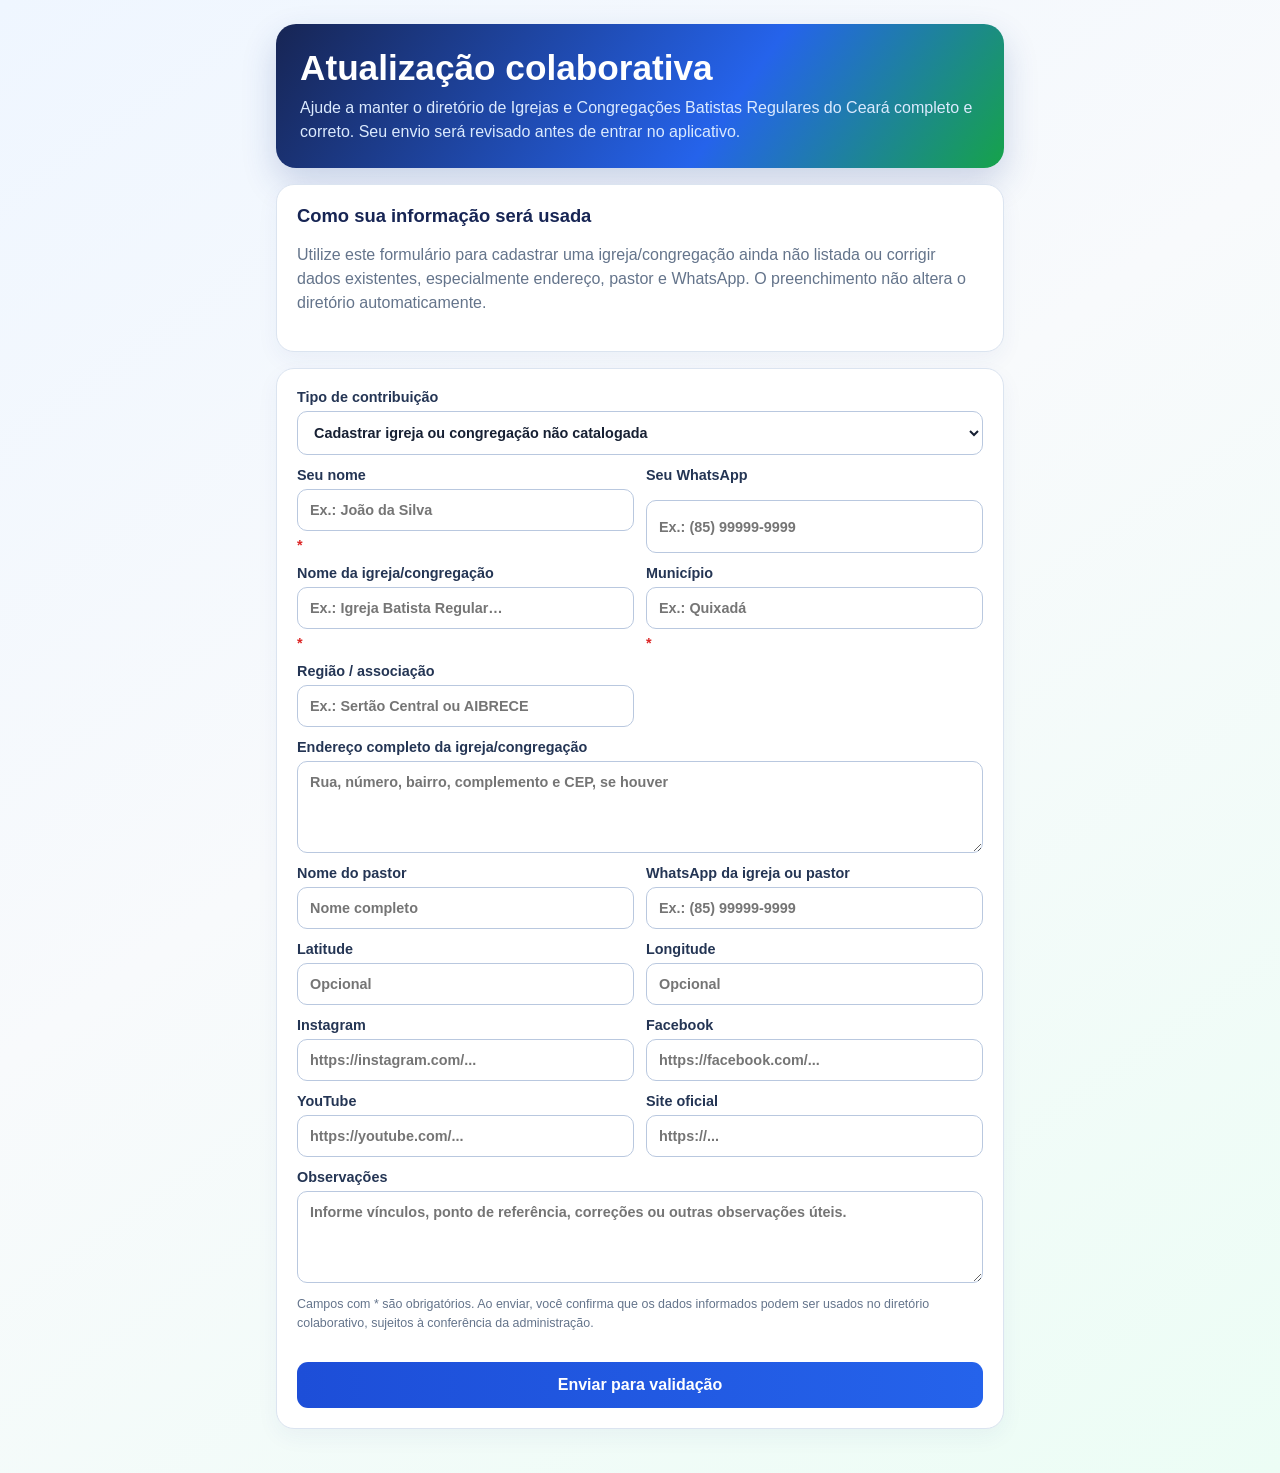
==== colaborar.html @ 08ecee0d "Adicionar formulário colaborativo de atualização do diretório" ====
<!doctype html>
<html lang="pt-BR"><head>
<meta charset="utf-8"><meta name="viewport" content="width=device-width,initial-scale=1">
<meta name="theme-color" content="#1e3a8a"><title>Colaboração — Igrejas Batistas Regulares do Ceará</title>
<style>
:root{--blue:#1e3a8a;--ink:#172033;--mut:#64748b;--line:#dbe4f0;--bg:#f4f7fc;--good:#166534}*{box-sizing:border-box}body{margin:0;background:linear-gradient(145deg,#eff6ff,#f8fafc 45%,#ecfdf5);font:16px Arial,sans-serif;color:var(--ink)}main{max-width:760px;margin:auto;padding:24px 16px 44px}.hero{padding:24px;border-radius:20px;background:linear-gradient(125deg,#172554,#2563eb 62%,#16a34a);color:#fff;box-shadow:0 15px 35px #1e3a8a33}.hero h1{margin:0 0 8px;font-size:clamp(1.45rem,5vw,2.2rem)}.hero p{margin:0;line-height:1.5;color:#dbeafe}.card{margin-top:16px;background:#fff;border:1px solid var(--line);border-radius:18px;padding:20px;box-shadow:0 8px 22px #1e3a8a0d}.card h2{margin:0 0 8px;color:#172554;font-size:1.15rem}.note{color:var(--mut);line-height:1.5}.grid{display:grid;grid-template-columns:1fr 1fr;gap:12px}.full{grid-column:1/-1}label{display:grid;gap:6px;font-weight:700;font-size:.9rem;color:#243554}input,select,textarea{font:inherit;padding:12px;border:1px solid #b9c8df;border-radius:10px;background:#fff;color:var(--ink)}textarea{min-height:92px;resize:vertical}.required:after{content:" *";color:#dc2626}.btn{margin-top:18px;width:100%;border:0;border-radius:11px;padding:14px;background:linear-gradient(90deg,#1d4ed8,#2563eb);color:#fff;font-size:1rem;font-weight:800;cursor:pointer}.btn:disabled{opacity:.6}.success{display:none;margin-top:16px;padding:15px;border-radius:12px;background:#dcfce7;color:var(--good);font-weight:700;line-height:1.45}.error{display:none;margin-top:16px;padding:15px;border-radius:12px;background:#fee2e2;color:#991b1b;font-weight:700}.tiny{font-size:.78rem;color:var(--mut);line-height:1.45}.honeypot{position:absolute;left:-9999px;opacity:0}@media(max-width:560px){.grid{grid-template-columns:1fr}.full{grid-column:auto}main{padding-top:14px}.card,.hero{padding:17px}}
</style></head><body><main>
<section class="hero"><h1>Atualização colaborativa</h1><p>Ajude a manter o diretório de Igrejas e Congregações Batistas Regulares do Ceará completo e correto. Seu envio será revisado antes de entrar no aplicativo.</p></section>
<section class="card"><h2>Como sua informação será usada</h2><p class="note">Utilize este formulário para cadastrar uma igreja/congregação ainda não listada ou corrigir dados existentes, especialmente endereço, pastor e WhatsApp. O preenchimento não altera o diretório automaticamente.</p></section>
<form id="form" class="card">
<div class="grid">
<label class="full">Tipo de contribuição<select name="submission_type" id="type"><option value="new">Cadastrar igreja ou congregação não catalogada</option><option value="update">Atualizar dados de igreja/congregação já catalogada</option><option value="coverage">Informar município ou localidade para verificação</option></select></label>
<label class="required">Seu nome<input name="contributor_name" required maxlength="120" autocomplete="name" placeholder="Ex.: João da Silva"></label>
<label>Seu WhatsApp<input name="contributor_whatsapp" inputmode="tel" maxlength="30" placeholder="Ex.: (85) 99999-9999"></label>
<label class="required church-field">Nome da igreja/congregação<input name="church_name" id="churchName" maxlength="180" placeholder="Ex.: Igreja Batista Regular…"></label>
<label class="required">Município<input name="city" required maxlength="120" placeholder="Ex.: Quixadá"></label>
<label>Região / associação<input name="region" maxlength="120" placeholder="Ex.: Sertão Central ou AIBRECE"></label>
<label class="full">Endereço completo da igreja/congregação<textarea name="address" maxlength="600" placeholder="Rua, número, bairro, complemento e CEP, se houver"></textarea></label>
<label>Nome do pastor<input name="pastor" maxlength="160" placeholder="Nome completo"></label>
<label>WhatsApp da igreja ou pastor<input name="church_whatsapp" inputmode="tel" maxlength="30" placeholder="Ex.: (85) 99999-9999"></label>
<label>Latitude<input name="latitude" inputmode="decimal" placeholder="Opcional"></label>
<label>Longitude<input name="longitude" inputmode="decimal" placeholder="Opcional"></label>
<label>Instagram<input name="instagram_url" type="url" maxlength="300" placeholder="https://instagram.com/..."></label>
<label>Facebook<input name="facebook_url" type="url" maxlength="300" placeholder="https://facebook.com/..."></label>
<label>YouTube<input name="youtube_url" type="url" maxlength="300" placeholder="https://youtube.com/..."></label>
<label>Site oficial<input name="website_url" type="url" maxlength="300" placeholder="https://..."></label>
<label class="full">Observações<textarea name="notes" maxlength="1500" placeholder="Informe vínculos, ponto de referência, correções ou outras observações úteis."></textarea></label>
<label class="honeypot">Não preencher<input name="website" tabindex="-1" autocomplete="off"></label>
</div>
<p class="tiny">Campos com * são obrigatórios. Ao enviar, você confirma que os dados informados podem ser usados no diretório colaborativo, sujeitos à conferência da administração.</p>
<button class="btn" type="submit">Enviar para validação</button>
<div id="success" class="success">Recebemos sua contribuição. Muito obrigado! A administração fará a validação antes de publicar qualquer alteração.</div>
<div id="error" class="error"></div>
</form></main>
<script>
const URL='https://pltpqhboxughkpybixcb.supabase.co',KEY='sb_publishable_CHpRWYjYhDpEDnzHr7c1Aw_a3mgyJKF',form=document.querySelector('#form'),type=document.querySelector('#type'),churchName=document.querySelector('#churchName'),success=document.querySelector('#success'),error=document.querySelector('#error');
function typeChange(){churchName.required=type.value!=='coverage';document.querySelector('.church-field').classList.toggle('required',type.value!=='coverage')}type.onchange=typeChange;typeChange();
form.onsubmit=async e=>{e.preventDefault();success.style.display='none';error.style.display='none';let d=Object.fromEntries(new FormData(form));if(d.website)return;if((d.latitude&&!Number.isFinite(Number(d.latitude)))||(d.longitude&&!Number.isFinite(Number(d.longitude)))){error.textContent='Latitude e longitude devem ser números válidos.';error.style.display='block';return}let button=form.querySelector('button');button.disabled=true;button.textContent='Enviando…';let payload={submission_type:d.submission_type,contributor_name:d.contributor_name.trim(),contributor_whatsapp:d.contributor_whatsapp.trim(),church_name:d.church_name.trim()||null,city:d.city.trim(),region:d.region.trim()||null,address:d.address.trim()||null,pastor:d.pastor.trim()||null,church_whatsapp:d.church_whatsapp.trim()||null,latitude:d.latitude?Number(d.latitude):null,longitude:d.longitude?Number(d.longitude):null,instagram_url:d.instagram_url.trim()||null,facebook_url:d.facebook_url.trim()||null,youtube_url:d.youtube_url.trim()||null,website_url:d.website_url.trim()||null,notes:d.notes.trim()||null};try{let r=await fetch(URL+'/rest/v1/directory_submissions',{method:'POST',headers:{apikey:KEY,Authorization:'Bearer '+KEY,'Content-Type':'application/json',Prefer:'return=minimal'},body:JSON.stringify(payload)});if(!r.ok)throw Error();form.reset();typeChange();success.style.display='block';success.scrollIntoView({behavior:'smooth',block:'center'})}catch{error.textContent='Não foi possível enviar agora. Verifique a internet e tente novamente.';error.style.display='block'}finally{button.disabled=false;button.textContent='Enviar para validação'}};
</script></body></html>
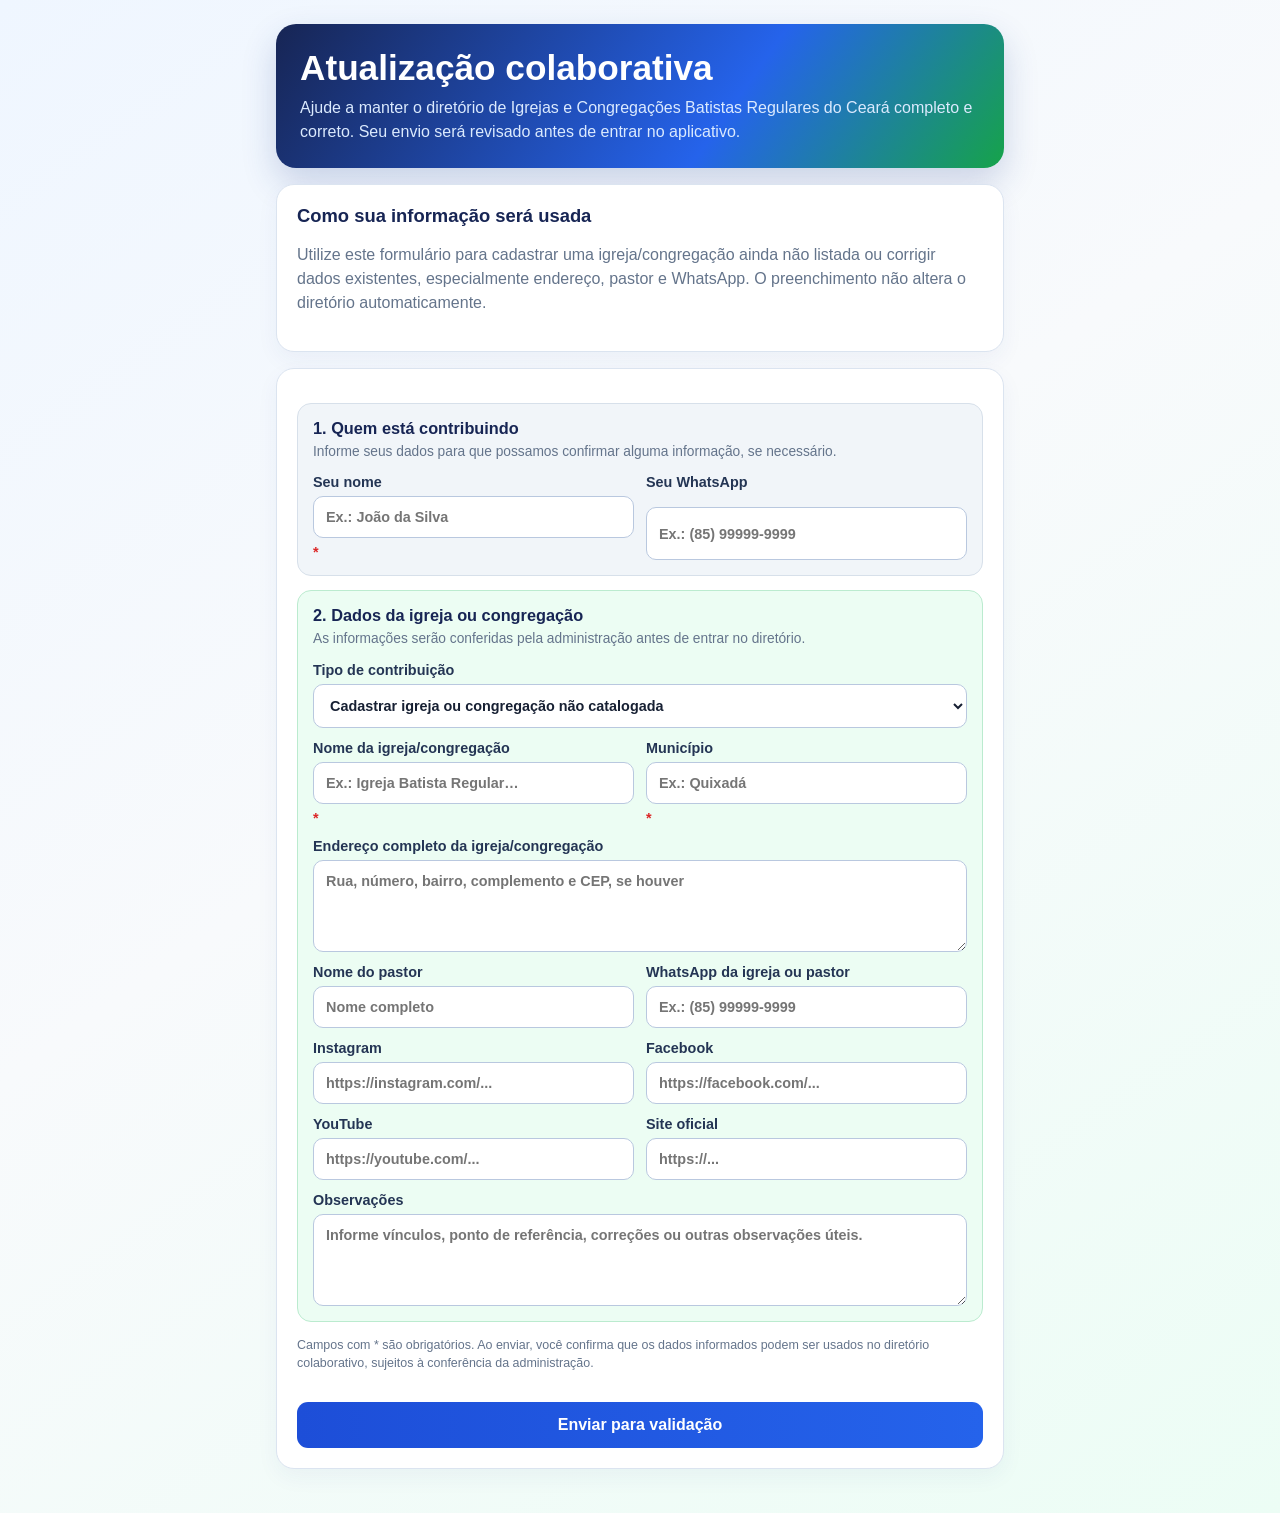
==== commit b791cd7d: "Simplificar formulário colaborativo e organizar seções visuais" ====
--- a/colaborar.html
+++ b/colaborar.html
@@ -3,30 +3,14 @@
 <meta charset="utf-8"><meta name="viewport" content="width=device-width,initial-scale=1">
 <meta name="theme-color" content="#1e3a8a"><title>Colaboração — Igrejas Batistas Regulares do Ceará</title>
 <style>
-:root{--blue:#1e3a8a;--ink:#172033;--mut:#64748b;--line:#dbe4f0;--bg:#f4f7fc;--good:#166534}*{box-sizing:border-box}body{margin:0;background:linear-gradient(145deg,#eff6ff,#f8fafc 45%,#ecfdf5);font:16px Arial,sans-serif;color:var(--ink)}main{max-width:760px;margin:auto;padding:24px 16px 44px}.hero{padding:24px;border-radius:20px;background:linear-gradient(125deg,#172554,#2563eb 62%,#16a34a);color:#fff;box-shadow:0 15px 35px #1e3a8a33}.hero h1{margin:0 0 8px;font-size:clamp(1.45rem,5vw,2.2rem)}.hero p{margin:0;line-height:1.5;color:#dbeafe}.card{margin-top:16px;background:#fff;border:1px solid var(--line);border-radius:18px;padding:20px;box-shadow:0 8px 22px #1e3a8a0d}.card h2{margin:0 0 8px;color:#172554;font-size:1.15rem}.note{color:var(--mut);line-height:1.5}.grid{display:grid;grid-template-columns:1fr 1fr;gap:12px}.full{grid-column:1/-1}label{display:grid;gap:6px;font-weight:700;font-size:.9rem;color:#243554}input,select,textarea{font:inherit;padding:12px;border:1px solid #b9c8df;border-radius:10px;background:#fff;color:var(--ink)}textarea{min-height:92px;resize:vertical}.required:after{content:" *";color:#dc2626}.btn{margin-top:18px;width:100%;border:0;border-radius:11px;padding:14px;background:linear-gradient(90deg,#1d4ed8,#2563eb);color:#fff;font-size:1rem;font-weight:800;cursor:pointer}.btn:disabled{opacity:.6}.success{display:none;margin-top:16px;padding:15px;border-radius:12px;background:#dcfce7;color:var(--good);font-weight:700;line-height:1.45}.error{display:none;margin-top:16px;padding:15px;border-radius:12px;background:#fee2e2;color:#991b1b;font-weight:700}.tiny{font-size:.78rem;color:var(--mut);line-height:1.45}.honeypot{position:absolute;left:-9999px;opacity:0}@media(max-width:560px){.grid{grid-template-columns:1fr}.full{grid-column:auto}main{padding-top:14px}.card,.hero{padding:17px}}
+:root{--blue:#1e3a8a;--ink:#172033;--mut:#64748b;--line:#dbe4f0;--bg:#f4f7fc;--good:#166534}*{box-sizing:border-box}body{margin:0;background:linear-gradient(145deg,#eff6ff,#f8fafc 45%,#ecfdf5);font:16px Arial,sans-serif;color:var(--ink)}main{max-width:760px;margin:auto;padding:24px 16px 44px}.hero{padding:24px;border-radius:20px;background:linear-gradient(125deg,#172554,#2563eb 62%,#16a34a);color:#fff;box-shadow:0 15px 35px #1e3a8a33}.hero h1{margin:0 0 8px;font-size:clamp(1.45rem,5vw,2.2rem)}.hero p{margin:0;line-height:1.5;color:#dbeafe}.card{margin-top:16px;background:#fff;border:1px solid var(--line);border-radius:18px;padding:20px;box-shadow:0 8px 22px #1e3a8a0d}.card h2{margin:0 0 8px;color:#172554;font-size:1.15rem}.note{color:var(--mut);line-height:1.5}.grid{display:grid;grid-template-columns:1fr 1fr;gap:12px}.full{grid-column:1/-1}label{display:grid;gap:6px;font-weight:700;font-size:.9rem;color:#243554}input,select,textarea{font:inherit;padding:12px;border:1px solid #b9c8df;border-radius:10px;background:#fff;color:var(--ink)}textarea{min-height:92px;resize:vertical}.required:after{content:" *";color:#dc2626}.btn{margin-top:18px;width:100%;border:0;border-radius:11px;padding:14px;background:linear-gradient(90deg,#1d4ed8,#2563eb);color:#fff;font-size:1rem;font-weight:800;cursor:pointer}.btn:disabled{opacity:.6}.success{display:none;margin-top:16px;padding:15px;border-radius:12px;background:#dcfce7;color:var(--good);font-weight:700;line-height:1.45}.error{display:none;margin-top:16px;padding:15px;border-radius:12px;background:#fee2e2;color:#991b1b;font-weight:700}.tiny{font-size:.78rem;color:var(--mut);line-height:1.45}.honeypot{position:absolute;left:-9999px;opacity:0}.form-section{border:1px solid var(--line);border-radius:14px;padding:15px;margin:14px 0}.form-section h2{margin:0 0 4px;font-size:1.02rem}.form-section p{margin:0 0 13px;color:var(--mut);font-size:.86rem;line-height:1.4}.contributor-section{background:#f1f5f9;border-color:#d7e0ea}.church-section{background:#ecfdf3;border-color:#bbebcf}@media(max-width:560px){.grid{grid-template-columns:1fr}.full{grid-column:auto}main{padding-top:14px}.card,.hero{padding:17px}}
 </style></head><body><main>
 <section class="hero"><h1>Atualização colaborativa</h1><p>Ajude a manter o diretório de Igrejas e Congregações Batistas Regulares do Ceará completo e correto. Seu envio será revisado antes de entrar no aplicativo.</p></section>
 <section class="card"><h2>Como sua informação será usada</h2><p class="note">Utilize este formulário para cadastrar uma igreja/congregação ainda não listada ou corrigir dados existentes, especialmente endereço, pastor e WhatsApp. O preenchimento não altera o diretório automaticamente.</p></section>
 <form id="form" class="card">
-<div class="grid">
-<label class="full">Tipo de contribuição<select name="submission_type" id="type"><option value="new">Cadastrar igreja ou congregação não catalogada</option><option value="update">Atualizar dados de igreja/congregação já catalogada</option><option value="coverage">Informar município ou localidade para verificação</option></select></label>
-<label class="required">Seu nome<input name="contributor_name" required maxlength="120" autocomplete="name" placeholder="Ex.: João da Silva"></label>
-<label>Seu WhatsApp<input name="contributor_whatsapp" inputmode="tel" maxlength="30" placeholder="Ex.: (85) 99999-9999"></label>
-<label class="required church-field">Nome da igreja/congregação<input name="church_name" id="churchName" maxlength="180" placeholder="Ex.: Igreja Batista Regular…"></label>
-<label class="required">Município<input name="city" required maxlength="120" placeholder="Ex.: Quixadá"></label>
-<label>Região / associação<input name="region" maxlength="120" placeholder="Ex.: Sertão Central ou AIBRECE"></label>
-<label class="full">Endereço completo da igreja/congregação<textarea name="address" maxlength="600" placeholder="Rua, número, bairro, complemento e CEP, se houver"></textarea></label>
-<label>Nome do pastor<input name="pastor" maxlength="160" placeholder="Nome completo"></label>
-<label>WhatsApp da igreja ou pastor<input name="church_whatsapp" inputmode="tel" maxlength="30" placeholder="Ex.: (85) 99999-9999"></label>
-<label>Latitude<input name="latitude" inputmode="decimal" placeholder="Opcional"></label>
-<label>Longitude<input name="longitude" inputmode="decimal" placeholder="Opcional"></label>
-<label>Instagram<input name="instagram_url" type="url" maxlength="300" placeholder="https://instagram.com/..."></label>
-<label>Facebook<input name="facebook_url" type="url" maxlength="300" placeholder="https://facebook.com/..."></label>
-<label>YouTube<input name="youtube_url" type="url" maxlength="300" placeholder="https://youtube.com/..."></label>
-<label>Site oficial<input name="website_url" type="url" maxlength="300" placeholder="https://..."></label>
-<label class="full">Observações<textarea name="notes" maxlength="1500" placeholder="Informe vínculos, ponto de referência, correções ou outras observações úteis."></textarea></label>
+<section class="form-section contributor-section"><h2>1. Quem está contribuindo</h2><p>Informe seus dados para que possamos confirmar alguma informação, se necessário.</p><div class="grid"><label class="required">Seu nome<input name="contributor_name" required maxlength="120" autocomplete="name" placeholder="Ex.: João da Silva"></label><label>Seu WhatsApp<input name="contributor_whatsapp" inputmode="tel" maxlength="30" placeholder="Ex.: (85) 99999-9999"></label></div></section>
+<section class="form-section church-section"><h2>2. Dados da igreja ou congregação</h2><p>As informações serão conferidas pela administração antes de entrar no diretório.</p><div class="grid"><label class="full">Tipo de contribuição<select name="submission_type" id="type"><option value="new">Cadastrar igreja ou congregação não catalogada</option><option value="update">Atualizar dados de igreja/congregação já catalogada</option><option value="coverage">Informar município ou localidade para verificação</option></select></label><label class="required church-field">Nome da igreja/congregação<input name="church_name" id="churchName" maxlength="180" placeholder="Ex.: Igreja Batista Regular…"></label><label class="required">Município<input name="city" required maxlength="120" placeholder="Ex.: Quixadá"></label><label class="full">Endereço completo da igreja/congregação<textarea name="address" maxlength="600" placeholder="Rua, número, bairro, complemento e CEP, se houver"></textarea></label><label>Nome do pastor<input name="pastor" maxlength="160" placeholder="Nome completo"></label><label>WhatsApp da igreja ou pastor<input name="church_whatsapp" inputmode="tel" maxlength="30" placeholder="Ex.: (85) 99999-9999"></label><label>Instagram<input name="instagram_url" type="url" maxlength="300" placeholder="https://instagram.com/..."></label><label>Facebook<input name="facebook_url" type="url" maxlength="300" placeholder="https://facebook.com/..."></label><label>YouTube<input name="youtube_url" type="url" maxlength="300" placeholder="https://youtube.com/..."></label><label>Site oficial<input name="website_url" type="url" maxlength="300" placeholder="https://..."></label><label class="full">Observações<textarea name="notes" maxlength="1500" placeholder="Informe vínculos, ponto de referência, correções ou outras observações úteis."></textarea></label></div></section>
 <label class="honeypot">Não preencher<input name="website" tabindex="-1" autocomplete="off"></label>
-</div>
 <p class="tiny">Campos com * são obrigatórios. Ao enviar, você confirma que os dados informados podem ser usados no diretório colaborativo, sujeitos à conferência da administração.</p>
 <button class="btn" type="submit">Enviar para validação</button>
 <div id="success" class="success">Recebemos sua contribuição. Muito obrigado! A administração fará a validação antes de publicar qualquer alteração.</div>
@@ -35,5 +19,5 @@
 <script>
 const URL='https://pltpqhboxughkpybixcb.supabase.co',KEY='sb_publishable_CHpRWYjYhDpEDnzHr7c1Aw_a3mgyJKF',form=document.querySelector('#form'),type=document.querySelector('#type'),churchName=document.querySelector('#churchName'),success=document.querySelector('#success'),error=document.querySelector('#error');
 function typeChange(){churchName.required=type.value!=='coverage';document.querySelector('.church-field').classList.toggle('required',type.value!=='coverage')}type.onchange=typeChange;typeChange();
-form.onsubmit=async e=>{e.preventDefault();success.style.display='none';error.style.display='none';let d=Object.fromEntries(new FormData(form));if(d.website)return;if((d.latitude&&!Number.isFinite(Number(d.latitude)))||(d.longitude&&!Number.isFinite(Number(d.longitude)))){error.textContent='Latitude e longitude devem ser números válidos.';error.style.display='block';return}let button=form.querySelector('button');button.disabled=true;button.textContent='Enviando…';let payload={submission_type:d.submission_type,contributor_name:d.contributor_name.trim(),contributor_whatsapp:d.contributor_whatsapp.trim(),church_name:d.church_name.trim()||null,city:d.city.trim(),region:d.region.trim()||null,address:d.address.trim()||null,pastor:d.pastor.trim()||null,church_whatsapp:d.church_whatsapp.trim()||null,latitude:d.latitude?Number(d.latitude):null,longitude:d.longitude?Number(d.longitude):null,instagram_url:d.instagram_url.trim()||null,facebook_url:d.facebook_url.trim()||null,youtube_url:d.youtube_url.trim()||null,website_url:d.website_url.trim()||null,notes:d.notes.trim()||null};try{let r=await fetch(URL+'/rest/v1/directory_submissions',{method:'POST',headers:{apikey:KEY,Authorization:'Bearer '+KEY,'Content-Type':'application/json',Prefer:'return=minimal'},body:JSON.stringify(payload)});if(!r.ok)throw Error();form.reset();typeChange();success.style.display='block';success.scrollIntoView({behavior:'smooth',block:'center'})}catch{error.textContent='Não foi possível enviar agora. Verifique a internet e tente novamente.';error.style.display='block'}finally{button.disabled=false;button.textContent='Enviar para validação'}};
+form.onsubmit=async e=>{e.preventDefault();success.style.display='none';error.style.display='none';let d=Object.fromEntries(new FormData(form));if(d.website)return;let button=form.querySelector('button');button.disabled=true;button.textContent='Enviando…';let payload={submission_type:d.submission_type,contributor_name:d.contributor_name.trim(),contributor_whatsapp:d.contributor_whatsapp.trim(),church_name:d.church_name.trim()||null,city:d.city.trim(),address:d.address.trim()||null,pastor:d.pastor.trim()||null,church_whatsapp:d.church_whatsapp.trim()||null,instagram_url:d.instagram_url.trim()||null,facebook_url:d.facebook_url.trim()||null,youtube_url:d.youtube_url.trim()||null,website_url:d.website_url.trim()||null,notes:d.notes.trim()||null};try{let r=await fetch(URL+'/rest/v1/directory_submissions',{method:'POST',headers:{apikey:KEY,Authorization:'Bearer '+KEY,'Content-Type':'application/json',Prefer:'return=minimal'},body:JSON.stringify(payload)});if(!r.ok)throw Error();form.reset();typeChange();success.style.display='block';success.scrollIntoView({behavior:'smooth',block:'center'})}catch{error.textContent='Não foi possível enviar agora. Verifique a internet e tente novamente.';error.style.display='block'}finally{button.disabled=false;button.textContent='Enviar para validação'}};
 </script></body></html>
